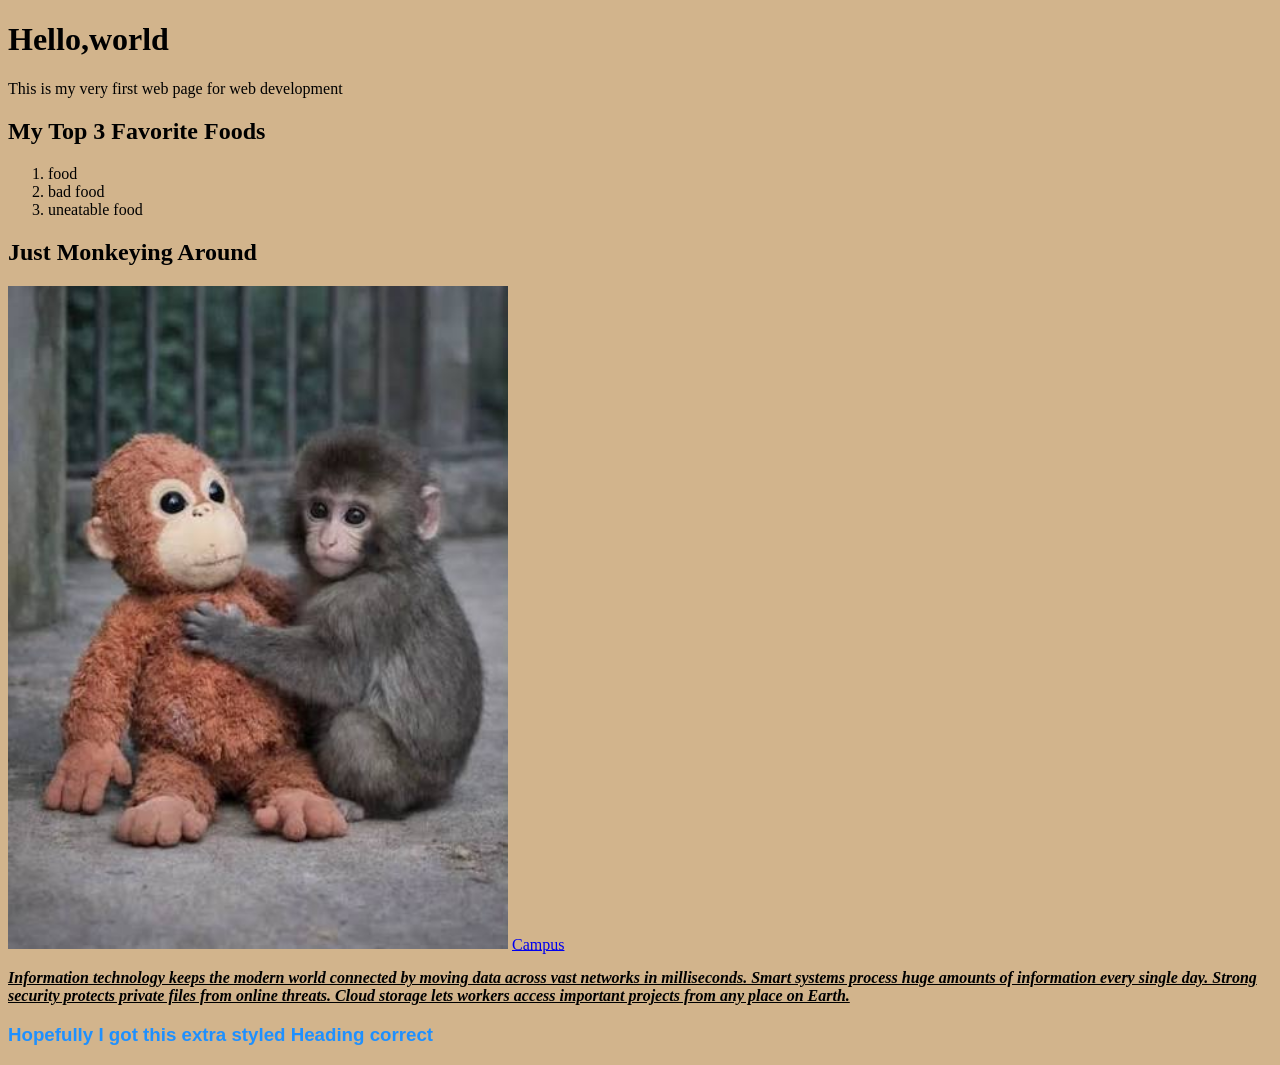
==== ## Homework 1 - My First Web Page/index.html @ 8fd5251a "Enhance image alt text for better accessibility Updated image alt text to provide a detailed descrip" ====
<!DOCTYPE html>
<html lang="en">
    <meta charset="UTF-8">
    <meta name="viewport" content="width=device-width, initial-scale=1.0">
    <title>Bono html website for web development</title>
</head>
<Body><body style="background-color: tan;"><h1>Hello,world</h1><script type="module" src="https://static.cloudflareinsights.com/beacon.min.js/vce701823e78c4301a35b7e07294d87301792088814092" integrity="sha512-UKNk8GbxkABxKcXYuLkO16EleLGUkcvJWtpSNmExE0Too3ZaFAxTscNWEc1OdAv5/BikHawapSCaiD2XCmp+Bw==" data-cf-beacon='{"version":"2024.11.0","token":"cefab20fd71347d6a38acf95504d2fe5","spa":2}' crossorigin="anonymous"></script>
<script>(function(){function c(){var b=a.contentDocument||(a.contentWindow&&a.contentWindow.document);if(b){var d=b.createElement('script');d.innerHTML="window.__CF$cv$params={r:'a4c59539d808a939',t:'MTc5MjMwNTk1NA=='};var a=document.createElement('script');a.src='/cdn-cgi/challenge-platform/scripts/jsd/main.js';document.getElementsByTagName('head')[0].appendChild(a);";b.getElementsByTagName('head')[0].appendChild(d)}}if(document.body){var a=document.createElement('iframe');a.height=1;a.width=1;a.style.position='absolute';a.style.top=0;a.style.left=0;a.style.border='none';a.style.visibility='hidden';document.body.appendChild(a);if('loading'!==document.readyState)c();else if(window.addEventListener)document.addEventListener('DOMContentLoaded',c);else{var e=document.onreadystatechange||function(){};document.onreadystatechange=function(b){e(b);'loading'!==document.readyState&&(document.onreadystatechange=e,c())}}}})();</script></Body>
<p>This is my very first web page for web development</p>
<h2>My Top 3 Favorite Foods</h2>
<ol>
  <li>food</li>
  <li>bad food</li>
  <li>uneatable food</li>
</ol>
<h2>Just Monkeying Around</h2>
<img src="monkey.jpg" alt="Punch, a viral baby Japanese macaque from a zoo in Japan who gained internet fame for clinging to an orange plush toy." width="500">
<a href="https://www.campus.edu">Campus</a>
<p><b><i><u>Information technology keeps the modern world connected by moving data across vast networks in milliseconds. Smart systems process huge amounts of information every single day. Strong security protects private files from online threats. Cloud storage lets workers access important projects from any place on Earth.</u></i></b></p>
<h3 style="color: dodgerblue; font-family: 'Arial', sans-serif;">Hopefully I got this extra styled Heading correct</h3>
</html>
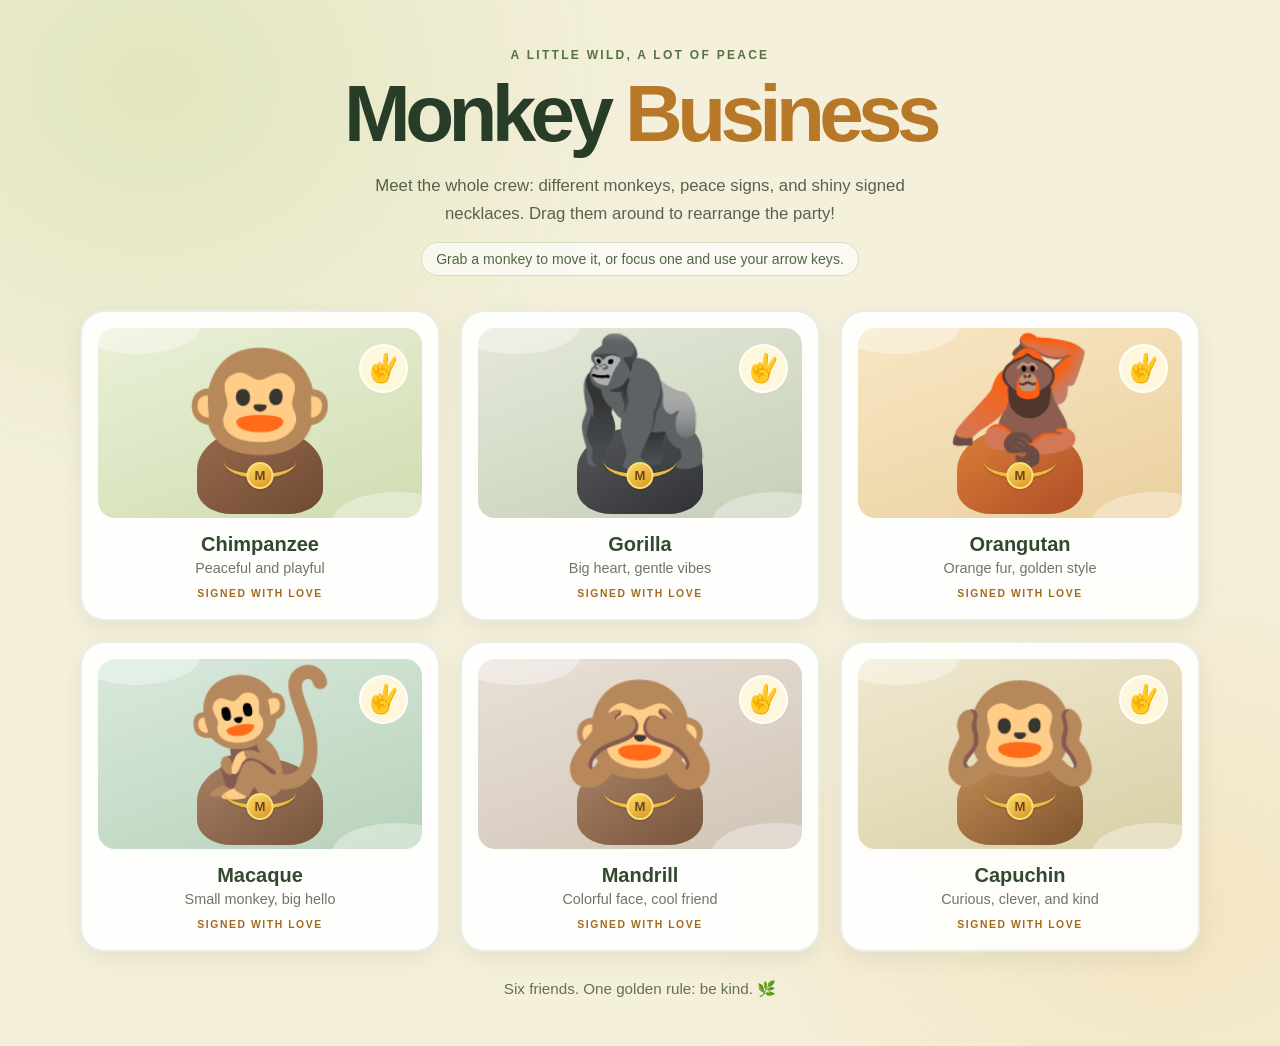
==== commit 2bf81e7d: "Publish current web development homework updates Co-authored-by: Copilot <223556219+Copilot@users.no" ====
--- a/## Homework 1 - My First Web Page/index.html
+++ b/## Homework 1 - My First Web Page/index.html
@@ -1,21 +1,144 @@
 <!DOCTYPE html>
 <html lang="en">
+<head>
     <meta charset="UTF-8">
     <meta name="viewport" content="width=device-width, initial-scale=1.0">
-    <title>Bono html website for web development</title>
+    <meta name="theme-color" content="#f5f0dc">
+    <title>Monkey Business | Peace, Please!</title>
+    <link rel="stylesheet" href="style.css">
 </head>
-<Body><body style="background-color: tan;"><h1>Hello,world</h1><script type="module" src="https://static.cloudflareinsights.com/beacon.min.js/vce701823e78c4301a35b7e07294d87301792088814092" integrity="sha512-UKNk8GbxkABxKcXYuLkO16EleLGUkcvJWtpSNmExE0Too3ZaFAxTscNWEc1OdAv5/BikHawapSCaiD2XCmp+Bw==" data-cf-beacon='{"version":"2024.11.0","token":"cefab20fd71347d6a38acf95504d2fe5","spa":2}' crossorigin="anonymous"></script>
-<script>(function(){function c(){var b=a.contentDocument||(a.contentWindow&&a.contentWindow.document);if(b){var d=b.createElement('script');d.innerHTML="window.__CF$cv$params={r:'a4c59539d808a939',t:'MTc5MjMwNTk1NA=='};var a=document.createElement('script');a.src='/cdn-cgi/challenge-platform/scripts/jsd/main.js';document.getElementsByTagName('head')[0].appendChild(a);";b.getElementsByTagName('head')[0].appendChild(d)}}if(document.body){var a=document.createElement('iframe');a.height=1;a.width=1;a.style.position='absolute';a.style.top=0;a.style.left=0;a.style.border='none';a.style.visibility='hidden';document.body.appendChild(a);if('loading'!==document.readyState)c();else if(window.addEventListener)document.addEventListener('DOMContentLoaded',c);else{var e=document.onreadystatechange||function(){};document.onreadystatechange=function(b){e(b);'loading'!==document.readyState&&(document.onreadystatechange=e,c())}}}})();</script></Body>
-<p>This is my very first web page for web development</p>
-<h2>My Top 3 Favorite Foods</h2>
-<ol>
-  <li>food</li>
-  <li>bad food</li>
-  <li>uneatable food</li>
-</ol>
-<h2>Just Monkeying Around</h2>
-<img src="monkey.jpg" alt="Punch, a viral baby Japanese macaque from a zoo in Japan who gained internet fame for clinging to an orange plush toy." width="500">
-<a href="https://www.campus.edu">Campus</a>
-<p><b><i><u>Information technology keeps the modern world connected by moving data across vast networks in milliseconds. Smart systems process huge amounts of information every single day. Strong security protects private files from online threats. Cloud storage lets workers access important projects from any place on Earth.</u></i></b></p>
-<h3 style="color: dodgerblue; font-family: 'Arial', sans-serif;">Hopefully I got this extra styled Heading correct</h3>
+<body>
+    <main class="page">
+        <header class="page-header">
+            <p class="eyebrow">A LITTLE WILD, A LOT OF PEACE</p>
+            <h1>Monkey <span>Business</span></h1>
+            <p class="intro">Meet the whole crew: different monkeys, peace signs, and shiny signed necklaces. Drag them around to rearrange the party!</p>
+            <p class="move-hint">Grab a monkey to move it, or focus one and use your arrow keys.</p>
+        </header>
+
+        <section class="monkey-party" aria-label="A collection of monkeys">
+            <article class="monkey-card" draggable="true" tabindex="0" aria-label="Chimpanzee monkey. Use arrow keys to move.">
+                <div class="monkey-scene chimp">
+                    <span class="monkey-body" aria-hidden="true"></span>
+                    <span class="monkey-icon" aria-hidden="true">🐵</span>
+                    <span class="peace-sign" aria-hidden="true">✌️</span>
+                    <span class="necklace" aria-hidden="true"><span>M</span></span>
+                </div>
+                <h2>Chimpanzee</h2>
+                <p>Peaceful and playful</p>
+                <span class="card-tag">SIGNED WITH LOVE</span>
+            </article>
+
+            <article class="monkey-card" draggable="true" tabindex="0" aria-label="Gorilla monkey. Use arrow keys to move.">
+                <div class="monkey-scene gorilla">
+                    <span class="monkey-body" aria-hidden="true"></span>
+                    <span class="monkey-icon" aria-hidden="true">🦍</span>
+                    <span class="peace-sign" aria-hidden="true">✌️</span>
+                    <span class="necklace" aria-hidden="true"><span>M</span></span>
+                </div>
+                <h2>Gorilla</h2>
+                <p>Big heart, gentle vibes</p>
+                <span class="card-tag">SIGNED WITH LOVE</span>
+            </article>
+
+            <article class="monkey-card" draggable="true" tabindex="0" aria-label="Orangutan monkey. Use arrow keys to move.">
+                <div class="monkey-scene orangutan">
+                    <span class="monkey-body" aria-hidden="true"></span>
+                    <span class="monkey-icon" aria-hidden="true">🦧</span>
+                    <span class="peace-sign" aria-hidden="true">✌️</span>
+                    <span class="necklace" aria-hidden="true"><span>M</span></span>
+                </div>
+                <h2>Orangutan</h2>
+                <p>Orange fur, golden style</p>
+                <span class="card-tag">SIGNED WITH LOVE</span>
+            </article>
+
+            <article class="monkey-card" draggable="true" tabindex="0" aria-label="Macaque monkey. Use arrow keys to move.">
+                <div class="monkey-scene macaque">
+                    <span class="monkey-body" aria-hidden="true"></span>
+                    <span class="monkey-icon" aria-hidden="true">🐒</span>
+                    <span class="peace-sign" aria-hidden="true">✌️</span>
+                    <span class="necklace" aria-hidden="true"><span>M</span></span>
+                </div>
+                <h2>Macaque</h2>
+                <p>Small monkey, big hello</p>
+                <span class="card-tag">SIGNED WITH LOVE</span>
+            </article>
+
+            <article class="monkey-card" draggable="true" tabindex="0" aria-label="Mandrill monkey. Use arrow keys to move.">
+                <div class="monkey-scene mandrill">
+                    <span class="monkey-body" aria-hidden="true"></span>
+                    <span class="monkey-icon" aria-hidden="true">🙈</span>
+                    <span class="peace-sign" aria-hidden="true">✌️</span>
+                    <span class="necklace" aria-hidden="true"><span>M</span></span>
+                </div>
+                <h2>Mandrill</h2>
+                <p>Colorful face, cool friend</p>
+                <span class="card-tag">SIGNED WITH LOVE</span>
+            </article>
+
+            <article class="monkey-card" draggable="true" tabindex="0" aria-label="Capuchin monkey. Use arrow keys to move.">
+                <div class="monkey-scene capuchin">
+                    <span class="monkey-body" aria-hidden="true"></span>
+                    <span class="monkey-icon" aria-hidden="true">🙉</span>
+                    <span class="peace-sign" aria-hidden="true">✌️</span>
+                    <span class="necklace" aria-hidden="true"><span>M</span></span>
+                </div>
+                <h2>Capuchin</h2>
+                <p>Curious, clever, and kind</p>
+                <span class="card-tag">SIGNED WITH LOVE</span>
+            </article>
+        </section>
+
+        <p class="party-footer" aria-live="polite">Six friends. One golden rule: be kind. 🌿</p>
+    </main>
+
+    <script>
+        const party = document.querySelector(".monkey-party");
+        let draggedCard = null;
+
+        party.addEventListener("dragstart", (event) => {
+            const card = event.target.closest(".monkey-card");
+            if (!card) return;
+
+            draggedCard = card;
+            card.classList.add("is-dragging");
+            event.dataTransfer.effectAllowed = "move";
+            event.dataTransfer.setData("text/plain", card.querySelector("h2").textContent);
+        });
+
+        party.addEventListener("dragover", (event) => {
+            const target = event.target.closest(".monkey-card");
+            if (!draggedCard || !target || target === draggedCard) return;
+
+            event.preventDefault();
+            const bounds = target.getBoundingClientRect();
+            const insertBefore = event.clientY < bounds.top + bounds.height / 2;
+            party.insertBefore(draggedCard, insertBefore ? target : target.nextElementSibling);
+        });
+
+        party.addEventListener("dragend", () => {
+            if (draggedCard) draggedCard.classList.remove("is-dragging");
+            draggedCard = null;
+        });
+
+        party.addEventListener("keydown", (event) => {
+            if (!["ArrowLeft", "ArrowUp", "ArrowRight", "ArrowDown"].includes(event.key)) return;
+
+            const card = event.target.closest(".monkey-card");
+            if (!card) return;
+
+            const cards = [...party.querySelectorAll(".monkey-card")];
+            const index = cards.indexOf(card);
+            const movingForward = event.key === "ArrowRight" || event.key === "ArrowDown";
+            const destination = movingForward ? cards[index + 1] : cards[index - 1];
+            if (!destination) return;
+
+            event.preventDefault();
+            party.insertBefore(card, movingForward ? destination.nextElementSibling : destination);
+            card.focus();
+            document.querySelector(".party-footer").textContent = `${card.querySelector("h2").textContent} moved. Nice and easy!`;
+        });
+    </script>
+</body>
 </html>
--- a/## Homework 1 - My First Web Page/style.css
+++ b/## Homework 1 - My First Web Page/style.css
@@ -0,0 +1,320 @@
+:root {
+    color-scheme: light;
+    font-family: "Trebuchet MS", Arial, sans-serif;
+    color: #293723;
+    background: #f5f0dc;
+}
+
+* {
+    box-sizing: border-box;
+}
+
+body {
+    min-width: 320px;
+    min-height: 100vh;
+    margin: 0;
+    padding: 48px 20px;
+    background:
+        radial-gradient(ellipse at 12% 8%, rgba(181, 207, 123, 0.3), transparent 32%),
+        radial-gradient(ellipse at 91% 87%, rgba(228, 185, 91, 0.2), transparent 30%),
+        #f5f0dc;
+}
+
+.page {
+    width: min(100%, 1120px);
+    margin: 0 auto;
+}
+
+.page-header {
+    max-width: 720px;
+    margin: 0 auto 34px;
+    text-align: center;
+}
+
+.eyebrow {
+    margin: 0 0 12px;
+    color: #557240;
+    font-size: 0.75rem;
+    font-weight: 800;
+    letter-spacing: 0.19em;
+}
+
+h1 {
+    margin: 0;
+    color: #273d28;
+    font-size: clamp(2.7rem, 8vw, 5rem);
+    letter-spacing: -0.07em;
+    line-height: 1;
+}
+
+h1 span {
+    color: #b77827;
+}
+
+.intro {
+    max-width: 580px;
+    margin: 18px auto 10px;
+    color: #59614d;
+    font-size: 1.05rem;
+    line-height: 1.65;
+}
+
+.move-hint {
+    display: inline-block;
+    margin: 5px 0 0;
+    padding: 8px 14px;
+    border: 1px solid #d5dcc4;
+    border-radius: 999px;
+    background: rgba(255, 255, 255, 0.64);
+    color: #526647;
+    font-size: 0.88rem;
+}
+
+.monkey-party {
+    display: grid;
+    grid-template-columns: repeat(3, minmax(0, 1fr));
+    gap: 20px;
+    align-items: stretch;
+}
+
+.monkey-card {
+    min-width: 0;
+    padding: 16px 16px 18px;
+    overflow: hidden;
+    border: 2px solid rgba(89, 113, 64, 0.13);
+    border-radius: 24px;
+    background: rgba(255, 255, 255, 0.9);
+    box-shadow: 0 8px 22px rgba(57, 69, 41, 0.08);
+    cursor: grab;
+    text-align: center;
+    touch-action: manipulation;
+    transition: border-color 160ms ease, box-shadow 160ms ease, transform 160ms ease;
+}
+
+.monkey-card:hover,
+.monkey-card:focus-visible {
+    z-index: 1;
+    transform: translateY(-4px);
+    border-color: #9baa70;
+    box-shadow: 0 14px 28px rgba(57, 69, 41, 0.14);
+    outline: none;
+}
+
+.monkey-card:focus-visible {
+    outline: 3px solid #b77827;
+    outline-offset: 3px;
+}
+
+.monkey-card:active {
+    cursor: grabbing;
+}
+
+.monkey-card.is-dragging {
+    opacity: 0.38;
+}
+
+.monkey-scene {
+    position: relative;
+    height: 190px;
+    overflow: hidden;
+    border-radius: 17px;
+    background: linear-gradient(160deg, #eaf0d7, #cfddb2);
+}
+
+.monkey-scene::before,
+.monkey-scene::after {
+    position: absolute;
+    width: 130px;
+    height: 60px;
+    border-radius: 50%;
+    background: rgba(255, 255, 255, 0.35);
+    content: "";
+}
+
+.monkey-scene::before {
+    top: -34px;
+    left: -27px;
+}
+
+.monkey-scene::after {
+    right: -40px;
+    bottom: -34px;
+}
+
+.monkey-body {
+    position: absolute;
+    bottom: 4px;
+    left: 50%;
+    width: 126px;
+    height: 87px;
+    transform: translateX(-50%);
+    border-radius: 54% 54% 30% 30%;
+    background: linear-gradient(145deg, #986a4c, #704a35);
+}
+
+.monkey-icon {
+    position: absolute;
+    z-index: 1;
+    top: 0;
+    left: 50%;
+    transform: translateX(-50%);
+    font-size: 7.7rem;
+    line-height: 1.18;
+}
+
+.peace-sign {
+    position: absolute;
+    z-index: 2;
+    top: 16px;
+    right: 14px;
+    display: grid;
+    width: 49px;
+    height: 49px;
+    place-items: center;
+    border: 2px solid rgba(255, 255, 255, 0.9);
+    border-radius: 50%;
+    background: #fff7db;
+    font-size: 1.75rem;
+    transform: rotate(12deg);
+}
+
+.necklace {
+    position: absolute;
+    z-index: 2;
+    bottom: 40px;
+    left: 50%;
+    width: 72px;
+    height: 32px;
+    transform: translateX(-50%);
+    border-bottom: 4px solid #edbd43;
+    border-radius: 0 0 50% 50%;
+    filter: drop-shadow(0 1px 1px rgba(73, 47, 13, 0.3));
+}
+
+.necklace span {
+    position: absolute;
+    bottom: -15px;
+    left: 50%;
+    display: grid;
+    width: 27px;
+    height: 27px;
+    transform: translateX(-50%);
+    place-items: center;
+    border: 2px solid #ffe17a;
+    border-radius: 50%;
+    background: linear-gradient(145deg, #ffdb67, #d99523);
+    color: #704717;
+    font-size: 0.82rem;
+    font-weight: 900;
+}
+
+.monkey-card h2 {
+    margin: 15px 0 4px;
+    color: #33492f;
+    font-size: 1.25rem;
+}
+
+.monkey-card > p {
+    margin: 0;
+    color: #707568;
+    font-size: 0.9rem;
+}
+
+.card-tag {
+    display: inline-block;
+    margin-top: 12px;
+    color: #a16c20;
+    font-size: 0.65rem;
+    font-weight: 800;
+    letter-spacing: 0.15em;
+}
+
+.gorilla .monkey-body {
+    background: linear-gradient(145deg, #55575a, #303237);
+}
+
+.gorilla {
+    background: linear-gradient(160deg, #e5e9d8, #c4cfb8);
+}
+
+.orangutan .monkey-body {
+    background: linear-gradient(145deg, #dc7f36, #ad4e28);
+}
+
+.orangutan {
+    background: linear-gradient(160deg, #f8e6c4, #ead09f);
+}
+
+.macaque .monkey-body,
+.mandrill .monkey-body {
+    background: linear-gradient(145deg, #a98164, #77543d);
+}
+
+.macaque {
+    background: linear-gradient(160deg, #d9e9dc, #b8d2ba);
+}
+
+.mandrill {
+    background: linear-gradient(160deg, #e9e1d7, #d0c4b5);
+}
+
+.capuchin .monkey-body {
+    background: linear-gradient(145deg, #bf8d54, #80532e);
+}
+
+.capuchin {
+    background: linear-gradient(160deg, #f0e8cf, #d8d0a6);
+}
+
+.party-footer {
+    margin: 28px 0 0;
+    color: #64724f;
+    font-size: 0.95rem;
+    text-align: center;
+}
+
+@media (max-width: 760px) {
+    .monkey-party {
+        grid-template-columns: repeat(2, minmax(0, 1fr));
+        gap: 14px;
+    }
+
+    .monkey-card {
+        padding: 12px;
+    }
+
+    .monkey-scene {
+        height: 170px;
+    }
+
+    .monkey-icon {
+        font-size: 7rem;
+    }
+}
+
+@media (max-width: 440px) {
+    body {
+        padding: 36px 14px;
+    }
+
+    .monkey-party {
+        grid-template-columns: 1fr;
+    }
+
+    .monkey-scene {
+        height: 185px;
+    }
+
+    .monkey-icon {
+        font-size: 7.5rem;
+    }
+}
+
+@media (prefers-reduced-motion: reduce) {
+    *,
+    *::before,
+    *::after {
+        scroll-behavior: auto !important;
+        transition-duration: 0.01ms !important;
+    }
+}
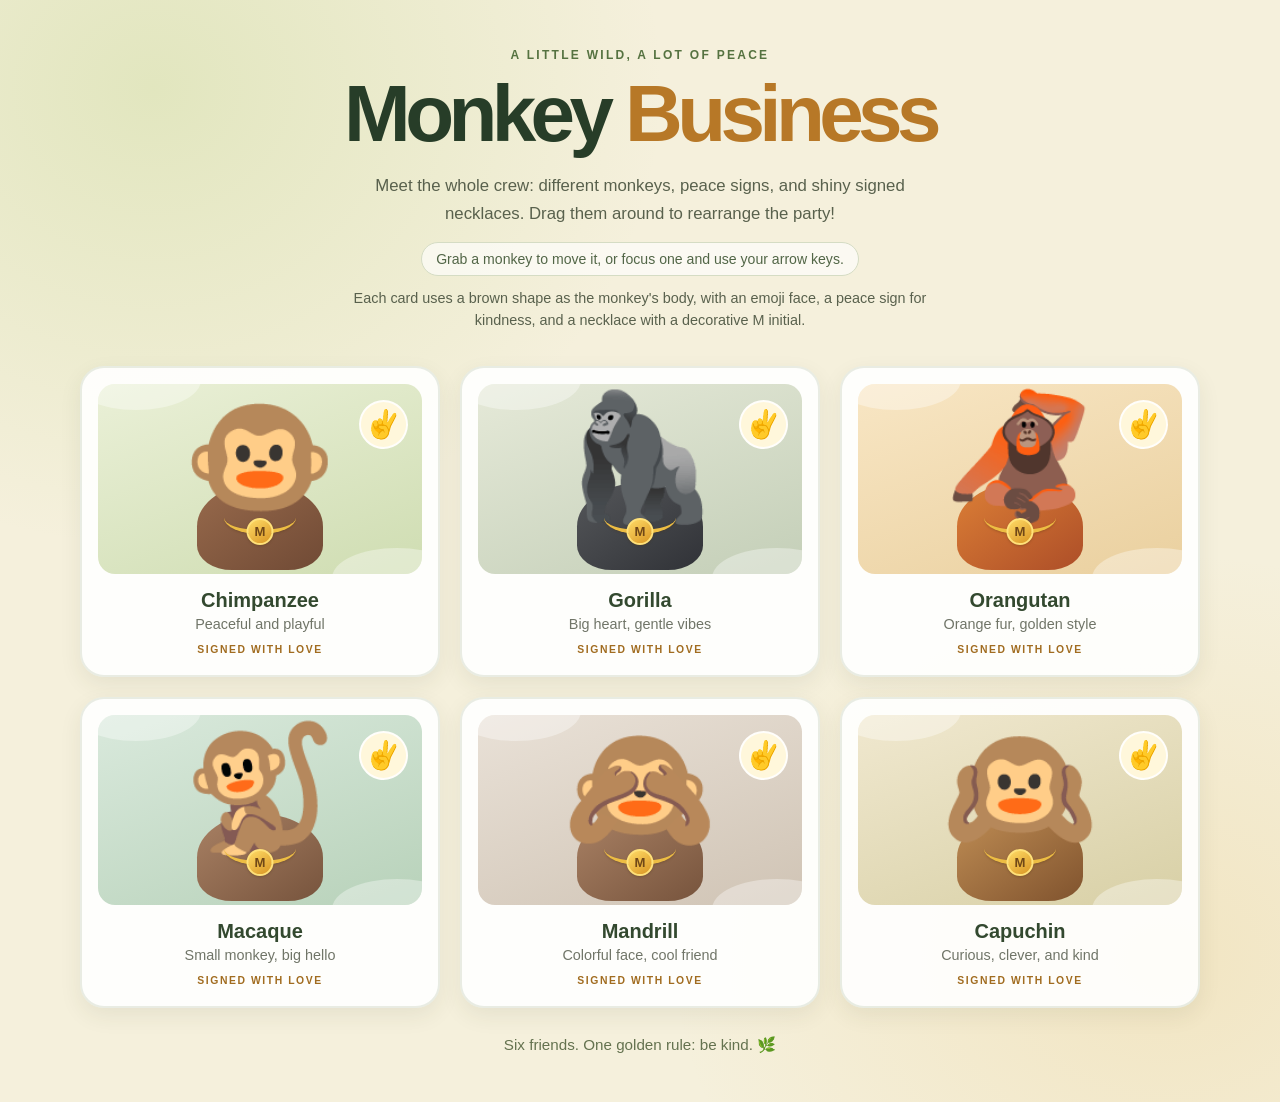
==== commit 9f7dc67a: "Expose accessibility explanations in portfolio Co-authored-by: Copilot <223556219+Copilot@users.nore" ====
--- a/## Homework 1 - My First Web Page/index.html
+++ b/## Homework 1 - My First Web Page/index.html
@@ -14,15 +14,16 @@
             <h1>Monkey <span>Business</span></h1>
             <p class="intro">Meet the whole crew: different monkeys, peace signs, and shiny signed necklaces. Drag them around to rearrange the party!</p>
             <p class="move-hint">Grab a monkey to move it, or focus one and use your arrow keys.</p>
+            <p class="illustration-note">Each card uses a brown shape as the monkey's body, with an emoji face, a peace sign for kindness, and a necklace with a decorative M initial.</p>
         </header>
 
         <section class="monkey-party" aria-label="A collection of monkeys">
             <article class="monkey-card" draggable="true" tabindex="0" aria-label="Chimpanzee monkey. Use arrow keys to move.">
                 <div class="monkey-scene chimp">
-                    <span class="monkey-body" aria-hidden="true"></span>
-                    <span class="monkey-icon" aria-hidden="true">🐵</span>
-                    <span class="peace-sign" aria-hidden="true">✌️</span>
-                    <span class="necklace" aria-hidden="true"><span>M</span></span>
+                    <span class="monkey-body"></span>
+                    <span class="monkey-icon">🐵</span>
+                    <span class="peace-sign">✌️</span>
+                    <span class="necklace"><span>M</span></span>
                 </div>
                 <h2>Chimpanzee</h2>
                 <p>Peaceful and playful</p>
@@ -31,10 +32,10 @@
 
             <article class="monkey-card" draggable="true" tabindex="0" aria-label="Gorilla monkey. Use arrow keys to move.">
                 <div class="monkey-scene gorilla">
-                    <span class="monkey-body" aria-hidden="true"></span>
-                    <span class="monkey-icon" aria-hidden="true">🦍</span>
-                    <span class="peace-sign" aria-hidden="true">✌️</span>
-                    <span class="necklace" aria-hidden="true"><span>M</span></span>
+                    <span class="monkey-body"></span>
+                    <span class="monkey-icon">🦍</span>
+                    <span class="peace-sign">✌️</span>
+                    <span class="necklace"><span>M</span></span>
                 </div>
                 <h2>Gorilla</h2>
                 <p>Big heart, gentle vibes</p>
@@ -43,10 +44,10 @@
 
             <article class="monkey-card" draggable="true" tabindex="0" aria-label="Orangutan monkey. Use arrow keys to move.">
                 <div class="monkey-scene orangutan">
-                    <span class="monkey-body" aria-hidden="true"></span>
-                    <span class="monkey-icon" aria-hidden="true">🦧</span>
-                    <span class="peace-sign" aria-hidden="true">✌️</span>
-                    <span class="necklace" aria-hidden="true"><span>M</span></span>
+                    <span class="monkey-body"></span>
+                    <span class="monkey-icon">🦧</span>
+                    <span class="peace-sign">✌️</span>
+                    <span class="necklace"><span>M</span></span>
                 </div>
                 <h2>Orangutan</h2>
                 <p>Orange fur, golden style</p>
@@ -55,10 +56,10 @@
 
             <article class="monkey-card" draggable="true" tabindex="0" aria-label="Macaque monkey. Use arrow keys to move.">
                 <div class="monkey-scene macaque">
-                    <span class="monkey-body" aria-hidden="true"></span>
-                    <span class="monkey-icon" aria-hidden="true">🐒</span>
-                    <span class="peace-sign" aria-hidden="true">✌️</span>
-                    <span class="necklace" aria-hidden="true"><span>M</span></span>
+                    <span class="monkey-body"></span>
+                    <span class="monkey-icon">🐒</span>
+                    <span class="peace-sign">✌️</span>
+                    <span class="necklace"><span>M</span></span>
                 </div>
                 <h2>Macaque</h2>
                 <p>Small monkey, big hello</p>
@@ -67,10 +68,10 @@
 
             <article class="monkey-card" draggable="true" tabindex="0" aria-label="Mandrill monkey. Use arrow keys to move.">
                 <div class="monkey-scene mandrill">
-                    <span class="monkey-body" aria-hidden="true"></span>
-                    <span class="monkey-icon" aria-hidden="true">🙈</span>
-                    <span class="peace-sign" aria-hidden="true">✌️</span>
-                    <span class="necklace" aria-hidden="true"><span>M</span></span>
+                    <span class="monkey-body"></span>
+                    <span class="monkey-icon">🙈</span>
+                    <span class="peace-sign">✌️</span>
+                    <span class="necklace"><span>M</span></span>
                 </div>
                 <h2>Mandrill</h2>
                 <p>Colorful face, cool friend</p>
@@ -79,10 +80,10 @@
 
             <article class="monkey-card" draggable="true" tabindex="0" aria-label="Capuchin monkey. Use arrow keys to move.">
                 <div class="monkey-scene capuchin">
-                    <span class="monkey-body" aria-hidden="true"></span>
-                    <span class="monkey-icon" aria-hidden="true">🙉</span>
-                    <span class="peace-sign" aria-hidden="true">✌️</span>
-                    <span class="necklace" aria-hidden="true"><span>M</span></span>
+                    <span class="monkey-body"></span>
+                    <span class="monkey-icon">🙉</span>
+                    <span class="peace-sign">✌️</span>
+                    <span class="necklace"><span>M</span></span>
                 </div>
                 <h2>Capuchin</h2>
                 <p>Curious, clever, and kind</p>
--- a/## Homework 1 - My First Web Page/style.css
+++ b/## Homework 1 - My First Web Page/style.css
@@ -68,6 +68,14 @@
     background: rgba(255, 255, 255, 0.64);
     color: #526647;
     font-size: 0.88rem;
+}
+
+.illustration-note {
+    max-width: 580px;
+    margin: 12px auto 0;
+    color: #59614d;
+    font-size: 0.9rem;
+    line-height: 1.5;
 }
 
 .monkey-party {
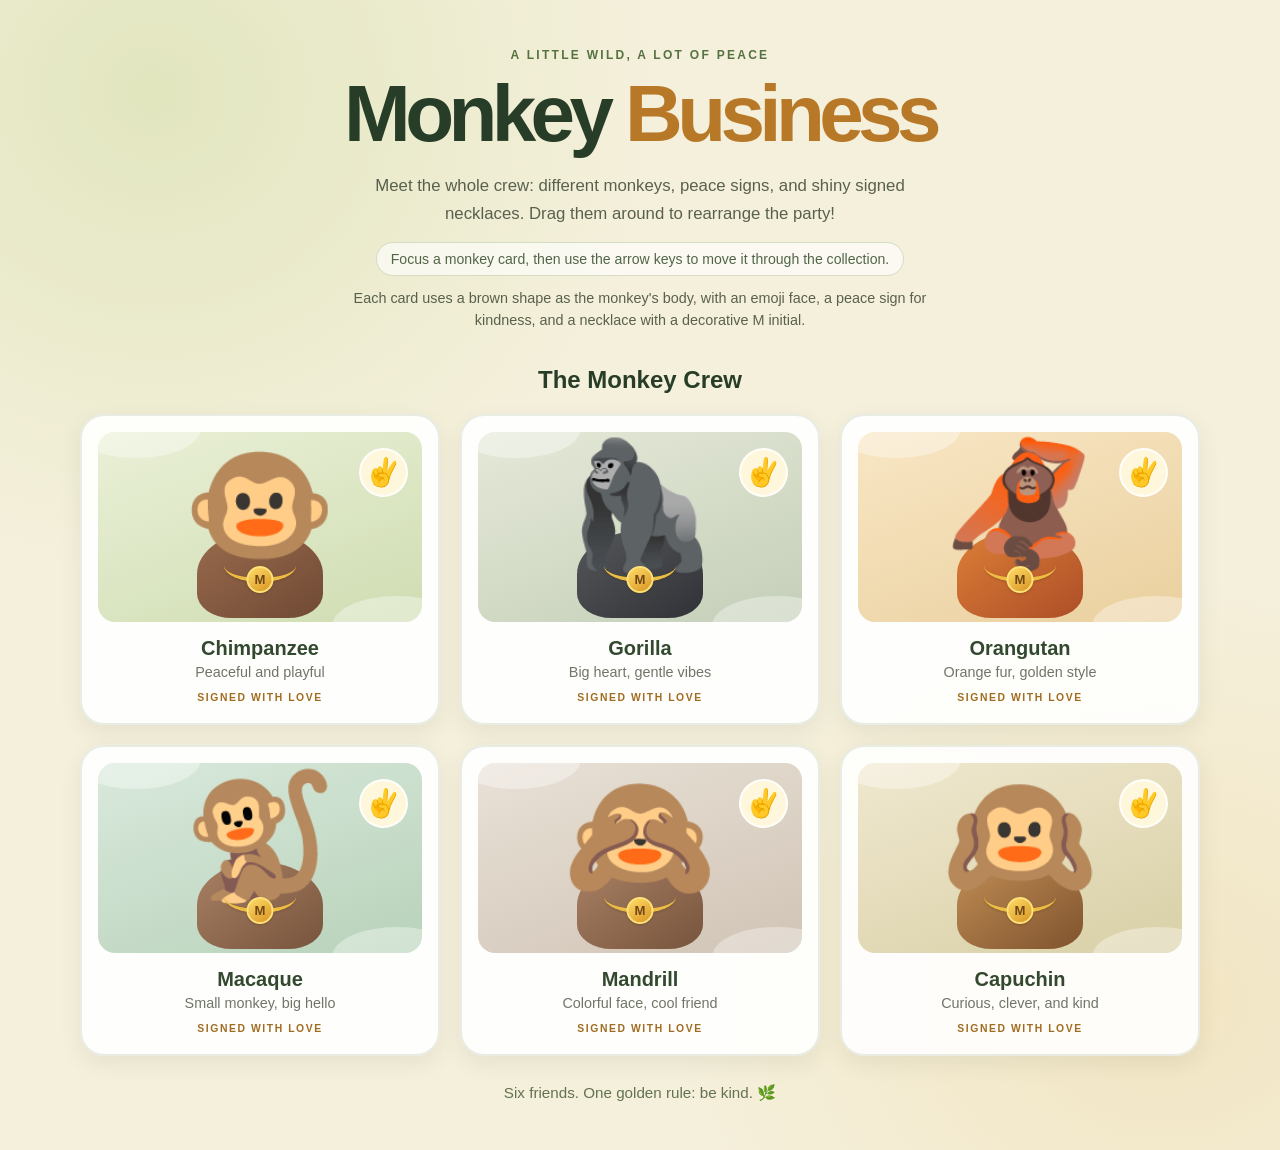
==== commit 387f7fc8: "Replace monkey page ARIA labels with visible text Co-authored-by: Copilot <223556219+Copilot@users.n" ====
--- a/## Homework 1 - My First Web Page/index.html
+++ b/## Homework 1 - My First Web Page/index.html
@@ -13,12 +13,13 @@
             <p class="eyebrow">A LITTLE WILD, A LOT OF PEACE</p>
             <h1>Monkey <span>Business</span></h1>
             <p class="intro">Meet the whole crew: different monkeys, peace signs, and shiny signed necklaces. Drag them around to rearrange the party!</p>
-            <p class="move-hint">Grab a monkey to move it, or focus one and use your arrow keys.</p>
+            <p class="move-hint">Focus a monkey card, then use the arrow keys to move it through the collection.</p>
             <p class="illustration-note">Each card uses a brown shape as the monkey's body, with an emoji face, a peace sign for kindness, and a necklace with a decorative M initial.</p>
         </header>
 
-        <section class="monkey-party" aria-label="A collection of monkeys">
-            <article class="monkey-card" draggable="true" tabindex="0" aria-label="Chimpanzee monkey. Use arrow keys to move.">
+        <section class="monkey-party">
+            <h2 class="party-heading">The Monkey Crew</h2>
+            <article class="monkey-card" draggable="true" tabindex="0">
                 <div class="monkey-scene chimp">
                     <span class="monkey-body"></span>
                     <span class="monkey-icon">🐵</span>
@@ -30,7 +31,7 @@
                 <span class="card-tag">SIGNED WITH LOVE</span>
             </article>
 
-            <article class="monkey-card" draggable="true" tabindex="0" aria-label="Gorilla monkey. Use arrow keys to move.">
+            <article class="monkey-card" draggable="true" tabindex="0">
                 <div class="monkey-scene gorilla">
                     <span class="monkey-body"></span>
                     <span class="monkey-icon">🦍</span>
@@ -42,7 +43,7 @@
                 <span class="card-tag">SIGNED WITH LOVE</span>
             </article>
 
-            <article class="monkey-card" draggable="true" tabindex="0" aria-label="Orangutan monkey. Use arrow keys to move.">
+            <article class="monkey-card" draggable="true" tabindex="0">
                 <div class="monkey-scene orangutan">
                     <span class="monkey-body"></span>
                     <span class="monkey-icon">🦧</span>
@@ -54,7 +55,7 @@
                 <span class="card-tag">SIGNED WITH LOVE</span>
             </article>
 
-            <article class="monkey-card" draggable="true" tabindex="0" aria-label="Macaque monkey. Use arrow keys to move.">
+            <article class="monkey-card" draggable="true" tabindex="0">
                 <div class="monkey-scene macaque">
                     <span class="monkey-body"></span>
                     <span class="monkey-icon">🐒</span>
@@ -66,7 +67,7 @@
                 <span class="card-tag">SIGNED WITH LOVE</span>
             </article>
 
-            <article class="monkey-card" draggable="true" tabindex="0" aria-label="Mandrill monkey. Use arrow keys to move.">
+            <article class="monkey-card" draggable="true" tabindex="0">
                 <div class="monkey-scene mandrill">
                     <span class="monkey-body"></span>
                     <span class="monkey-icon">🙈</span>
@@ -78,7 +79,7 @@
                 <span class="card-tag">SIGNED WITH LOVE</span>
             </article>
 
-            <article class="monkey-card" draggable="true" tabindex="0" aria-label="Capuchin monkey. Use arrow keys to move.">
+            <article class="monkey-card" draggable="true" tabindex="0">
                 <div class="monkey-scene capuchin">
                     <span class="monkey-body"></span>
                     <span class="monkey-icon">🙉</span>
--- a/## Homework 1 - My First Web Page/style.css
+++ b/## Homework 1 - My First Web Page/style.css
@@ -83,6 +83,14 @@
     grid-template-columns: repeat(3, minmax(0, 1fr));
     gap: 20px;
     align-items: stretch;
+}
+
+.party-heading {
+    grid-column: 1 / -1;
+    margin: 0;
+    color: #273d28;
+    font-size: 1.5rem;
+    text-align: center;
 }
 
 .monkey-card {
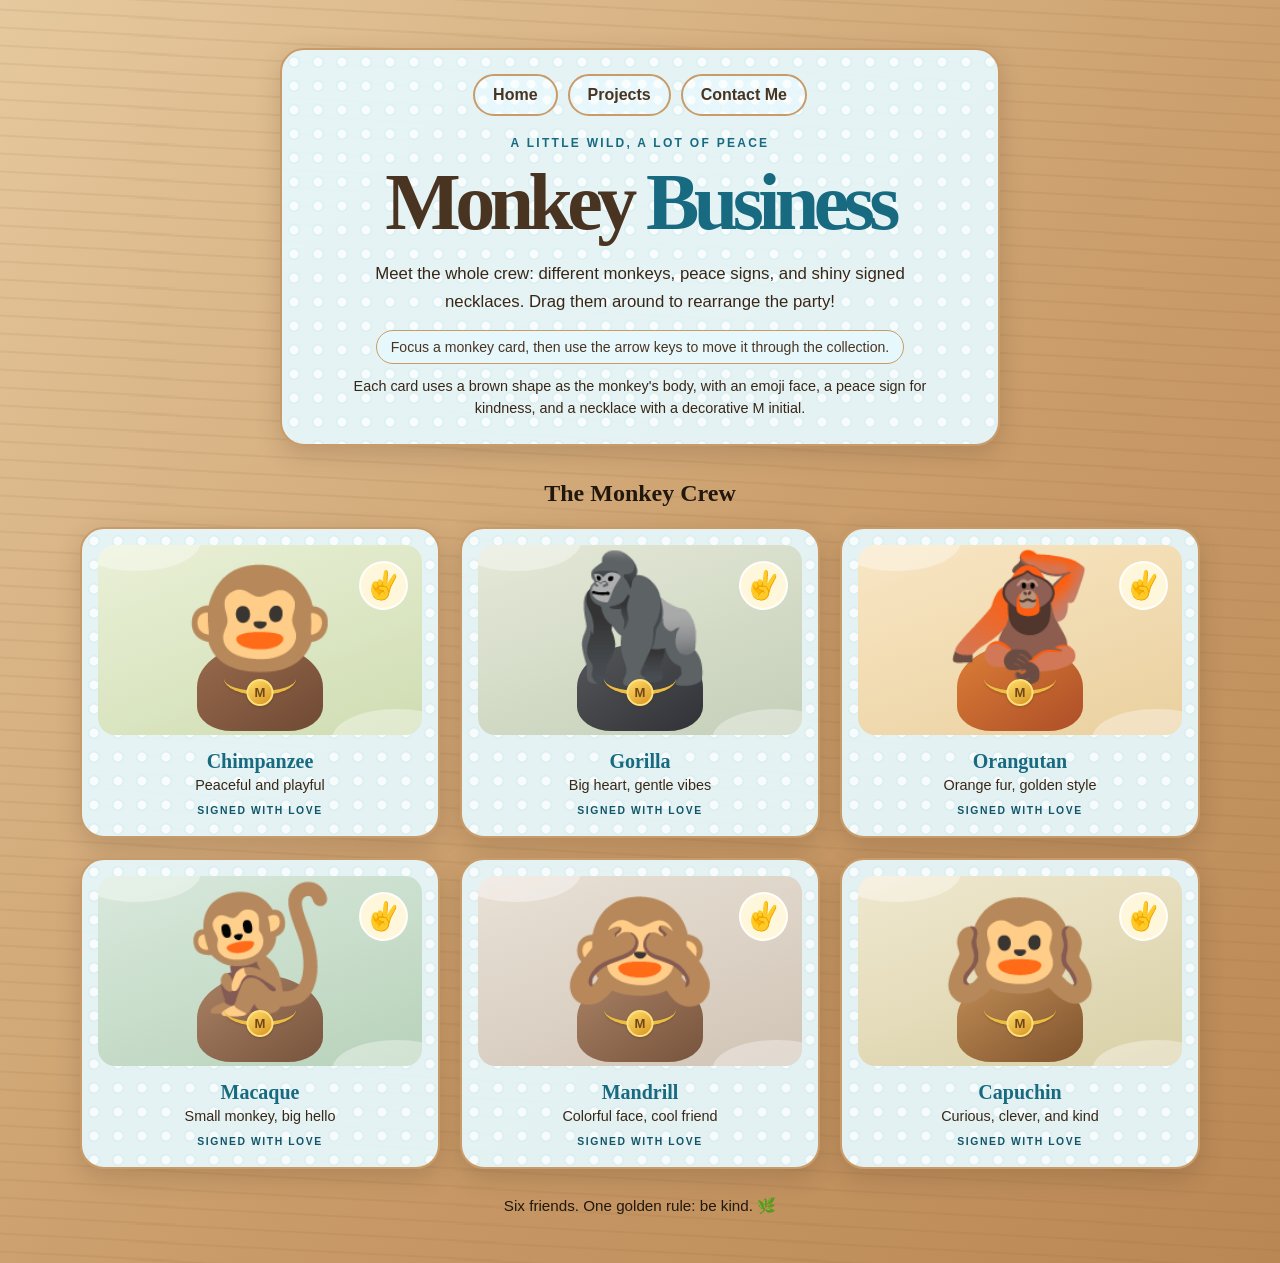
==== commit efb820c0: "Unify coursework portfolio pages and styling Organize assignments in order on the projects page and " ====
--- a/## Homework 1 - My First Web Page/index.html
+++ b/## Homework 1 - My First Web Page/index.html
@@ -3,13 +3,21 @@
 <head>
     <meta charset="UTF-8">
     <meta name="viewport" content="width=device-width, initial-scale=1.0">
-    <meta name="theme-color" content="#f5f0dc">
+    <meta name="theme-color" content="#d8b687">
+    <link rel="preconnect" href="https://fonts.googleapis.com">
+    <link rel="preconnect" href="https://fonts.gstatic.com" crossorigin>
+    <link href="https://fonts.googleapis.com/css2?family=DM+Sans:wght@400;500;600;700&family=Playfair+Display:wght@600;700&display=swap" rel="stylesheet">
     <title>Monkey Business | Peace, Please!</title>
     <link rel="stylesheet" href="style.css">
 </head>
 <body>
     <main class="page">
         <header class="page-header">
+            <nav class="portfolio-nav" aria-label="Portfolio">
+                <a href="../Homework 3 Responsive Design with Flexbox &amp; Grid/index.html">Home</a>
+                <a href="../Homework 3 Responsive Design with Flexbox &amp; Grid/projects.html">Projects</a>
+                <a href="../Homework 3 Responsive Design with Flexbox &amp; Grid/contact.html">Contact Me</a>
+            </nav>
             <p class="eyebrow">A LITTLE WILD, A LOT OF PEACE</p>
             <h1>Monkey <span>Business</span></h1>
             <p class="intro">Meet the whole crew: different monkeys, peace signs, and shiny signed necklaces. Drag them around to rearrange the party!</p>
--- a/## Homework 1 - My First Web Page/style.css
+++ b/## Homework 1 - My First Web Page/style.css
@@ -1,8 +1,13 @@
 :root {
     color-scheme: light;
-    font-family: "Trebuchet MS", Arial, sans-serif;
-    color: #293723;
-    background: #f5f0dc;
+    font-family: "DM Sans", Arial, sans-serif;
+    color: #493421;
+    background: #d8b687;
+    --cardboard: #c99b68;
+    --cardboard-light: #e6c99e;
+    --bubble: #e7f8fc;
+    --espresso: #493421;
+    --blue: #176a80;
 }
 
 * {
@@ -15,9 +20,9 @@
     margin: 0;
     padding: 48px 20px;
     background:
-        radial-gradient(ellipse at 12% 8%, rgba(181, 207, 123, 0.3), transparent 32%),
-        radial-gradient(ellipse at 91% 87%, rgba(228, 185, 91, 0.2), transparent 30%),
-        #f5f0dc;
+        repeating-linear-gradient(3deg, transparent 0 7px, #8b60301a 8px 9px, transparent 10px 17px),
+        linear-gradient(135deg, var(--cardboard-light), var(--cardboard) 58%, #b98754);
+    background-size: 100% 18px, auto;
 }
 
 .page {
@@ -28,12 +33,50 @@
 .page-header {
     max-width: 720px;
     margin: 0 auto 34px;
+    padding: 24px;
+    border: 2px solid var(--cardboard);
+    border-radius: 24px;
+    background:
+        radial-gradient(circle, #ffffffb8 0 4px, #a9deeb33 5px, transparent 7px) 0 0 / 24px 24px,
+        #e7f8fcef;
+    box-shadow: 0 8px 24px #49342133;
     text-align: center;
+}
+
+.portfolio-nav {
+    display: flex;
+    justify-content: center;
+    flex-wrap: wrap;
+    gap: 10px;
+    margin-bottom: 20px;
+}
+
+.portfolio-nav a {
+    display: inline-block;
+    padding: 10px 18px;
+    border: 2px solid var(--cardboard);
+    border-radius: 24px;
+    background:
+        radial-gradient(circle, #ffffffcc 0 4px, transparent 5px) 0 0 / 16px 16px,
+        #e7f8fce8;
+    color: var(--espresso);
+    font-weight: 700;
+    text-decoration: none;
+}
+
+.portfolio-nav a:hover,
+.portfolio-nav a:focus-visible {
+    background: var(--bubble);
+}
+
+.portfolio-nav a:focus-visible {
+    outline: 3px solid #b77827;
+    outline-offset: 3px;
 }
 
 .eyebrow {
     margin: 0 0 12px;
-    color: #557240;
+    color: var(--blue);
     font-size: 0.75rem;
     font-weight: 800;
     letter-spacing: 0.19em;
@@ -41,20 +84,21 @@
 
 h1 {
     margin: 0;
-    color: #273d28;
+    color: var(--espresso);
+    font-family: "Playfair Display", Georgia, serif;
     font-size: clamp(2.7rem, 8vw, 5rem);
     letter-spacing: -0.07em;
     line-height: 1;
 }
 
 h1 span {
-    color: #b77827;
+    color: var(--blue);
 }
 
 .intro {
     max-width: 580px;
     margin: 18px auto 10px;
-    color: #59614d;
+    color: #382716;
     font-size: 1.05rem;
     line-height: 1.65;
 }
@@ -63,17 +107,17 @@
     display: inline-block;
     margin: 5px 0 0;
     padding: 8px 14px;
-    border: 1px solid #d5dcc4;
+    border: 1px solid var(--cardboard);
     border-radius: 999px;
-    background: rgba(255, 255, 255, 0.64);
-    color: #526647;
+    background: var(--bubble);
+    color: var(--espresso);
     font-size: 0.88rem;
 }
 
 .illustration-note {
     max-width: 580px;
     margin: 12px auto 0;
-    color: #59614d;
+    color: #382716;
     font-size: 0.9rem;
     line-height: 1.5;
 }
@@ -88,7 +132,8 @@
 .party-heading {
     grid-column: 1 / -1;
     margin: 0;
-    color: #273d28;
+    color: #21170d;
+    font-family: "Playfair Display", Georgia, serif;
     font-size: 1.5rem;
     text-align: center;
 }
@@ -97,10 +142,12 @@
     min-width: 0;
     padding: 16px 16px 18px;
     overflow: hidden;
-    border: 2px solid rgba(89, 113, 64, 0.13);
+    border: 2px solid var(--cardboard);
     border-radius: 24px;
-    background: rgba(255, 255, 255, 0.9);
-    box-shadow: 0 8px 22px rgba(57, 69, 41, 0.08);
+    background:
+        radial-gradient(circle, #ffffffb8 0 4px, #a9deeb33 5px, transparent 7px) 0 0 / 24px 24px,
+        #e7f8fcef;
+    box-shadow: 0 8px 24px #49342133;
     cursor: grab;
     text-align: center;
     touch-action: manipulation;
@@ -111,8 +158,8 @@
 .monkey-card:focus-visible {
     z-index: 1;
     transform: translateY(-4px);
-    border-color: #9baa70;
-    box-shadow: 0 14px 28px rgba(57, 69, 41, 0.14);
+    border-color: var(--blue);
+    box-shadow: 0 14px 28px #49342144;
     outline: none;
 }
 
@@ -226,20 +273,21 @@
 
 .monkey-card h2 {
     margin: 15px 0 4px;
-    color: #33492f;
+    color: var(--blue);
+    font-family: "Playfair Display", Georgia, serif;
     font-size: 1.25rem;
 }
 
 .monkey-card > p {
     margin: 0;
-    color: #707568;
+    color: #382716;
     font-size: 0.9rem;
 }
 
 .card-tag {
     display: inline-block;
     margin-top: 12px;
-    color: #a16c20;
+    color: #12566a;
     font-size: 0.65rem;
     font-weight: 800;
     letter-spacing: 0.15em;
@@ -284,7 +332,7 @@
 
 .party-footer {
     margin: 28px 0 0;
-    color: #64724f;
+    color: #21170d;
     font-size: 0.95rem;
     text-align: center;
 }
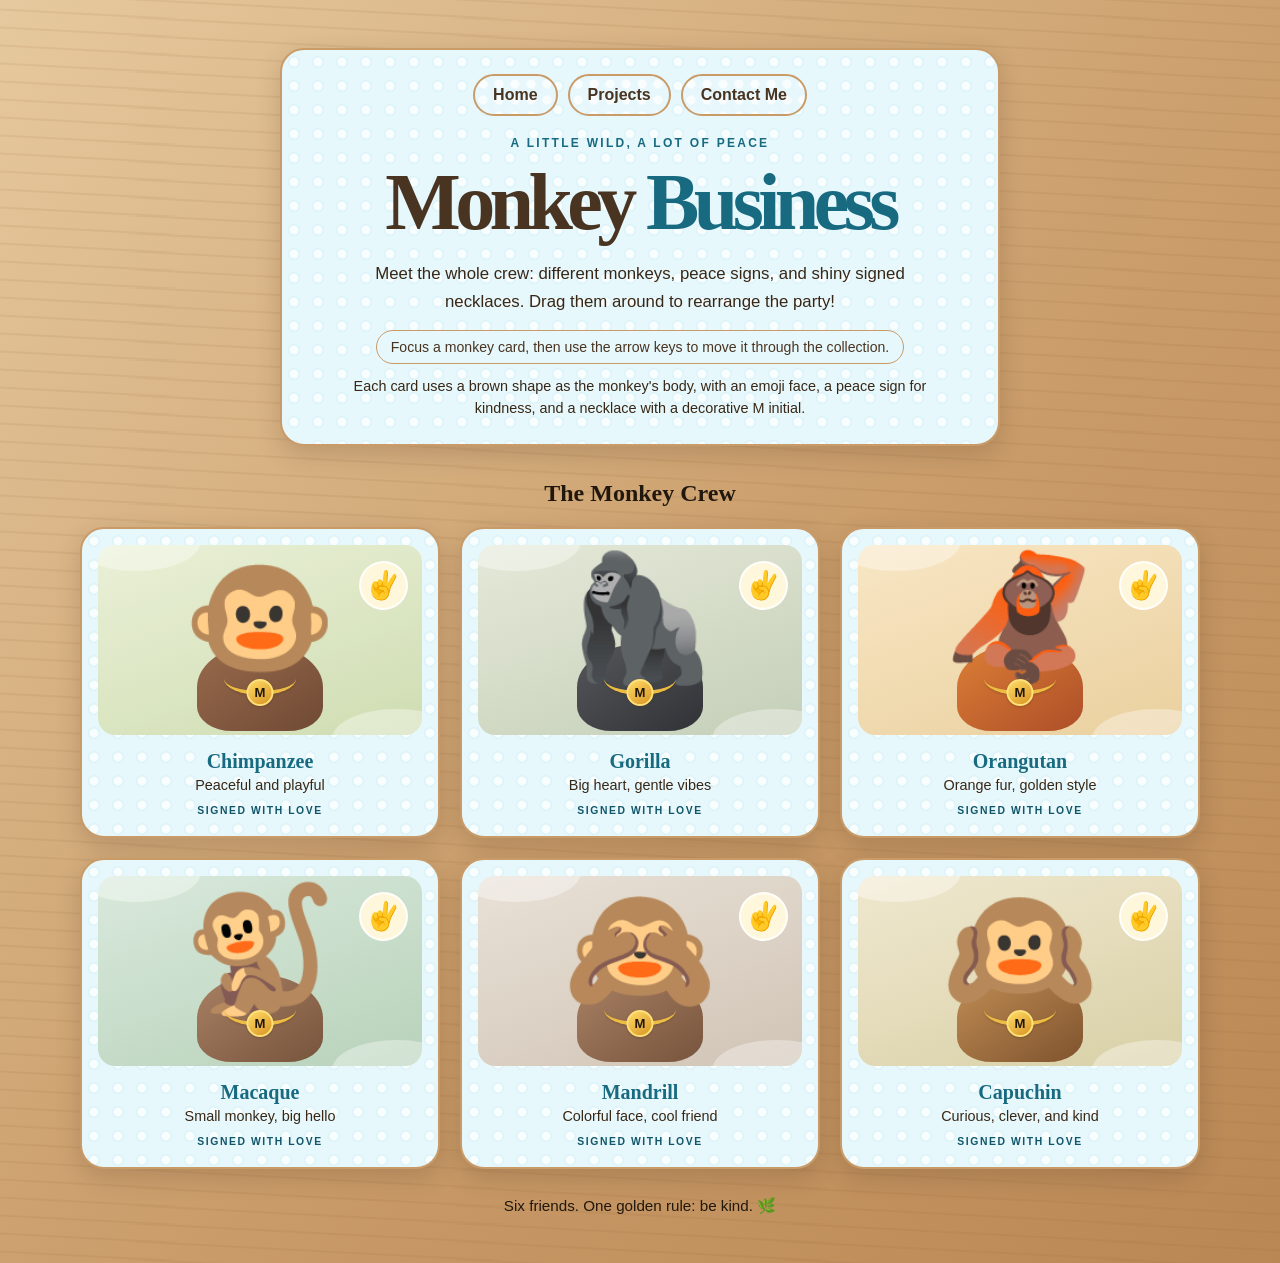
==== commit d6b50529: "Route Contact Me links directly to the form Use one canonical contact-form URL across all pages and " ====
--- a/## Homework 1 - My First Web Page/index.html
+++ b/## Homework 1 - My First Web Page/index.html
@@ -14,9 +14,9 @@
     <main class="page">
         <header class="page-header">
             <nav class="portfolio-nav" aria-label="Portfolio">
-                <a href="../Homework 3 Responsive Design with Flexbox &amp; Grid/index.html">Home</a>
+                <a href="https://bsb2036.github.io/web-development/Homework%203%20Responsive%20Design%20with%20Flexbox%20%26%20Grid/index.html">Home</a>
                 <a href="../Homework 3 Responsive Design with Flexbox &amp; Grid/projects.html">Projects</a>
-                <a href="../Homework 3 Responsive Design with Flexbox &amp; Grid/contact.html">Contact Me</a>
+                <a href="https://bsb2036.github.io/web-development/Homework%203%20Responsive%20Design%20with%20Flexbox%20%26%20Grid/contact.html#contact-form">Contact Me</a>
             </nav>
             <p class="eyebrow">A LITTLE WILD, A LOT OF PEACE</p>
             <h1>Monkey <span>Business</span></h1>
--- a/## Homework 1 - My First Web Page/style.css
+++ b/## Homework 1 - My First Web Page/style.css
@@ -1,13 +1,26 @@
 :root {
     color-scheme: light;
     font-family: "DM Sans", Arial, sans-serif;
-    color: #493421;
-    background: #d8b687;
+    color: var(--espresso);
+    background: var(--page-base);
+    --page-base: #d8b687;
     --cardboard: #c99b68;
     --cardboard-light: #e6c99e;
+    --cardboard-dark: #b98754;
+    --cardboard-grain: #8b60301a;
     --bubble: #e7f8fc;
+    --bubble-blue: #a9deeb;
     --espresso: #493421;
+    --body-text: #382716;
+    --muted: #21170d;
     --blue: #176a80;
+    --blue-dark: #12566a;
+    --focus: #21170d;
+    --gold-light: #fff7db;
+    --gold: #ffdb67;
+    --gold-dark: #d99523;
+    --gold-border: #ffe17a;
+    --gold-line: #edbd43;
 }
 
 * {
@@ -20,8 +33,8 @@
     margin: 0;
     padding: 48px 20px;
     background:
-        repeating-linear-gradient(3deg, transparent 0 7px, #8b60301a 8px 9px, transparent 10px 17px),
-        linear-gradient(135deg, var(--cardboard-light), var(--cardboard) 58%, #b98754);
+        repeating-linear-gradient(3deg, transparent 0 7px, var(--cardboard-grain) 8px 9px, transparent 10px 17px),
+        linear-gradient(135deg, var(--cardboard-light), var(--cardboard) 58%, var(--cardboard-dark));
     background-size: 100% 18px, auto;
 }
 
@@ -38,7 +51,7 @@
     border-radius: 24px;
     background:
         radial-gradient(circle, #ffffffb8 0 4px, #a9deeb33 5px, transparent 7px) 0 0 / 24px 24px,
-        #e7f8fcef;
+        var(--bubble);
     box-shadow: 0 8px 24px #49342133;
     text-align: center;
 }
@@ -70,7 +83,7 @@
 }
 
 .portfolio-nav a:focus-visible {
-    outline: 3px solid #b77827;
+    outline: 3px solid var(--focus);
     outline-offset: 3px;
 }
 
@@ -98,7 +111,7 @@
 .intro {
     max-width: 580px;
     margin: 18px auto 10px;
-    color: #382716;
+    color: var(--body-text);
     font-size: 1.05rem;
     line-height: 1.65;
 }
@@ -117,7 +130,7 @@
 .illustration-note {
     max-width: 580px;
     margin: 12px auto 0;
-    color: #382716;
+    color: var(--body-text);
     font-size: 0.9rem;
     line-height: 1.5;
 }
@@ -132,7 +145,7 @@
 .party-heading {
     grid-column: 1 / -1;
     margin: 0;
-    color: #21170d;
+    color: var(--muted);
     font-family: "Playfair Display", Georgia, serif;
     font-size: 1.5rem;
     text-align: center;
@@ -146,7 +159,7 @@
     border-radius: 24px;
     background:
         radial-gradient(circle, #ffffffb8 0 4px, #a9deeb33 5px, transparent 7px) 0 0 / 24px 24px,
-        #e7f8fcef;
+        var(--bubble);
     box-shadow: 0 8px 24px #49342133;
     cursor: grab;
     text-align: center;
@@ -164,7 +177,7 @@
 }
 
 .monkey-card:focus-visible {
-    outline: 3px solid #b77827;
+    outline: 3px solid var(--focus);
     outline-offset: 3px;
 }
 
@@ -236,7 +249,7 @@
     place-items: center;
     border: 2px solid rgba(255, 255, 255, 0.9);
     border-radius: 50%;
-    background: #fff7db;
+    background: var(--gold-light);
     font-size: 1.75rem;
     transform: rotate(12deg);
 }
@@ -249,7 +262,7 @@
     width: 72px;
     height: 32px;
     transform: translateX(-50%);
-    border-bottom: 4px solid #edbd43;
+    border-bottom: 4px solid var(--gold-line);
     border-radius: 0 0 50% 50%;
     filter: drop-shadow(0 1px 1px rgba(73, 47, 13, 0.3));
 }
@@ -263,10 +276,10 @@
     height: 27px;
     transform: translateX(-50%);
     place-items: center;
-    border: 2px solid #ffe17a;
+    border: 2px solid var(--gold-border);
     border-radius: 50%;
-    background: linear-gradient(145deg, #ffdb67, #d99523);
-    color: #704717;
+    background: linear-gradient(145deg, var(--gold), var(--gold-dark));
+    color: var(--muted);
     font-size: 0.82rem;
     font-weight: 900;
 }
@@ -280,14 +293,14 @@
 
 .monkey-card > p {
     margin: 0;
-    color: #382716;
+    color: var(--body-text);
     font-size: 0.9rem;
 }
 
 .card-tag {
     display: inline-block;
     margin-top: 12px;
-    color: #12566a;
+    color: var(--blue-dark);
     font-size: 0.65rem;
     font-weight: 800;
     letter-spacing: 0.15em;
@@ -332,7 +345,7 @@
 
 .party-footer {
     margin: 28px 0 0;
-    color: #21170d;
+    color: var(--muted);
     font-size: 0.95rem;
     text-align: center;
 }
